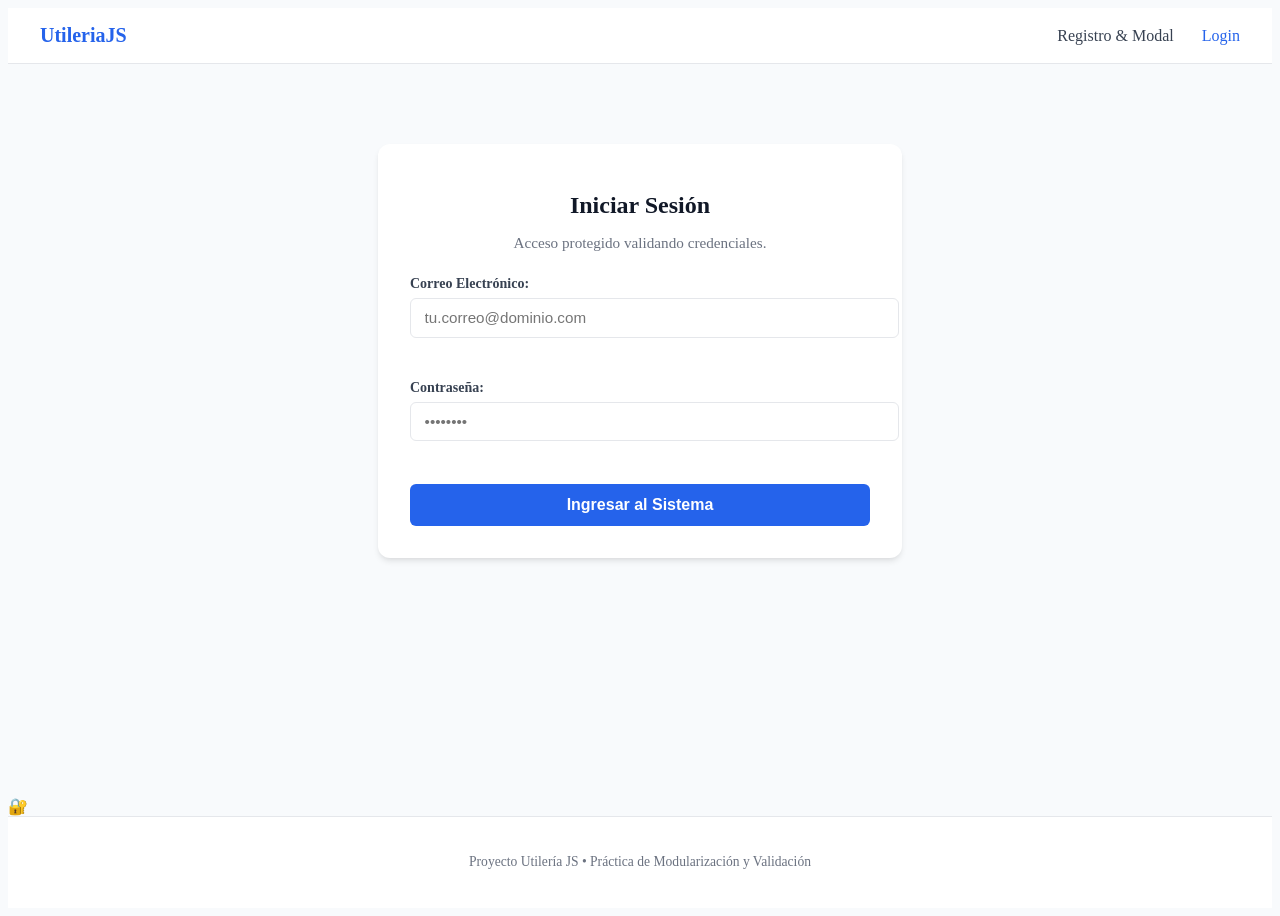
==== login.html @ 1b9b7d97 "Avances de la actividad2" ====
<!DOCTYPE html>
<html lang="es">
<head>
  <meta charset="UTF-8">
  <meta name="viewport" content="width=device-width, initial-scale=1.0">
  <title>Librería Utilería JS - Inicio de Sesión</title>
  <link rel="stylesheet" href="css/styles.css">
</head>
<body>

  <!-- Navegación -->
  <nav class="navbar">
    <a href="index.html" class="navbar-brand">UtileriaJS</a>
    <div class="nav-links">
      <a href="index.html">Registro & Modal</a>
      <a href="login.html" class="active">Login</a>
    </div>
  </nav>

  <!-- Formulario de Acceso -->
  <main class="container">
    <div class="card" style="max-width: 460px; margin: 3rem auto;">
      <h1 class="card-title" style="text-align: center;">Iniciar Sesión</h1>
      <p class="card-subtitle" style="text-align: center;">Acceso protegido validando credenciales.</p>

      <form id="formularioLogin" novalidate>
        
        <!-- Correo Electrónico: validarCorreo -->
        <div class="form-group">
          <label for="loginCorreo">Correo Electrónico:</label>
          <input type="email" id="loginCorreo" placeholder="tu.correo@dominio.com">
          <span class="error-msg" id="err-loginCorreo"></span>
        </div>

        <!-- Contraseña: validarPassword -->
        <div class="form-group">
          <label for="loginPassword">Contraseña:</label>
          <input type="password" id="loginPassword" placeholder="••••••••">
          <span class="error-msg" id="err-loginPassword"></span>
        </div>

        <button type="submit" class="btn">Ingresar al Sistema</button>
      </form>
    </div>
  </main>🔐

  <!-- Modal de confirmación Login -->
  <div class="modal-overlay" id="modalLogin">
    <div class="modal-content">
      <div class="modal-badge"><img src="img/image.png" alt="imagen1" width="100"></div>
      <h2 class="modal-title">Acceso Concedido</h2>
      <p class="modal-text" id="modalLoginTexto">Formato de correo y robustez de clave validados con <code>utileria.js</code>.</p>
      <button class="btn" id="cerrarModalLogin">Entendido</button>
    </div>
  </div>

  <footer>
    <p>Proyecto Utilería JS &bull; Práctica de Modularización y Validación</p>
  </footer>

  <!-- Carga de la librería y script de validación -->
  <script src="js/utileria.js"></script>
  <script>
    const formLogin = document.getElementById('formularioLogin');
    const modalLogin = document.getElementById('modalLogin');
    const cerrarModalLogin = document.getElementById('cerrarModalLogin');

    formLogin.addEventListener('submit', function(e) {
      e.preventDefault();
      let valido = true;

      const correo = document.getElementById('loginCorreo');
      const errCorreo = document.getElementById('err-loginCorreo');
      const pass = document.getElementById('loginPassword');
      const errPass = document.getElementById('err-loginPassword');

      // Validación con validarCorreo
      if (!validarCorreo(correo.value)) {
        errCorreo.textContent = 'Ingresa un formato de correo válido.';
        correo.classList.add('is-invalid');
        valido = false;
      } else {
        errCorreo.textContent = '';
        correo.classList.remove('is-invalid');
        correo.classList.add('is-valid');
      }

      // Validación con validarPassword
      if (!validarPassword(pass.value)) {
        errPass.textContent = 'La contraseña no cumple los requisitos (mín. 8 chars, mayúscula, número y símbolo).';
        pass.classList.add('is-invalid');
        valido = false;
      } else {
        errPass.textContent = '';
        pass.classList.remove('is-invalid');
        pass.classList.add('is-valid');
      }

      if (valido) {
        document.getElementById('modalLoginTexto').innerHTML = `
          Bienvenido(a) <strong>${correo.value}</strong>.<br>
          Tus credenciales cumplen todas las políticas de formato y seguridad.
        `;
        modalLogin.classList.add('active');
      }
    });

    cerrarModalLogin.addEventListener('click', () => {
      modalLogin.classList.remove('active');
      formLogin.reset();
      document.querySelectorAll('input').forEach(i => i.classList.remove('is-valid'));
    });
  </script>
</body>
</html>
---- css/styles.css ----
/* Reset y variables base */
:root {
--primary: #2563eb;
--primary-hover: #1d4ed8;
--success: #16a34a;
--danger: #dc2626;
--gray-100: #f3f4f6;
--gray-200: #e5e7eb;
--gray-700: #374151;
--gray-900: #111827;
--card-bg: #ffffff;
}
/**
{
box-sizing: border-box;
margin: 0;
padding: 0;
font-family: system-ui, -apple-system, BlinkMacSystemFont, "Segoe UI", Roboto, sans-serif;
}*/

body {
background-color: #f8fafc;
color: var(--gray-900);
min-height: 100vh;
display: flex;
flex-direction: column;
}

/* Barra de navegación */
.navbar {
background: white;
border-bottom: 1px solid var(--gray-200);
padding: 1rem 2rem;
display: flex;
justify-content: space-between;
align-items: center;
}

.navbar-brand {
font-weight: 700;
font-size: 1.25rem;
color: var(--primary);
text-decoration: none;
}

.nav-links a {
margin-left: 1.5rem;
text-decoration: none;
color: var(--gray-700);
font-weight: 500;
transition: color 0.2s;
}

.nav-links a:hover,
.nav-links a.active {
color: var(--primary);
}

/* Contenedor Principal */
.container {
max-width: 650px;
margin: 2rem auto;
padding: 0 1rem;
flex: 1;
width: 100%;
}

.card {
background: var(--card-bg);
border-radius: 12px;
box-shadow: 0 4px 6px -1px rgba(0, 0, 0, 0.1), 0 2px 4px -2px rgba(0, 0, 0, 0.05);
padding: 2rem;
}

.card-title {
margin-bottom: 0.5rem;
font-size: 1.5rem;
color: var(--gray-900);
}

.card-subtitle {
color: #6b7280;
margin-bottom: 1.5rem;
font-size: 0.95rem;
}

/* Formularios y Grupos */
.form-group {
margin-bottom: 1.25rem;
}

label {
display: block;
font-size: 0.875rem;
font-weight: 600;
color: var(--gray-700);
margin-bottom: 0.35rem;
}

input[type="text"],
input[type="email"],
input[type="password"],
input[type="date"],
input[type="number"] {
width: 100%;
padding: 0.65rem 0.85rem;
border: 1.5px solid var(--gray-200);
border-radius: 6px;
font-size: 0.95rem;
outline: none;
transition: border-color 0.2s, box-shadow 0.2s;
}

input:focus {
border-color: var(--primary);
box-shadow: 0 0 0 3px rgba(37, 99, 235, 0.15);
}

input.is-invalid {
border-color: var(--danger);
background-color: #fef2f2;
}

input.is-valid {
border-color: var(--success);
}

.error-msg {
display: block;
color: var(--danger);
font-size: 0.8rem;
margin-top: 0.3rem;
min-height: 1.1rem;
}

/* Botones */
.btn {
display: inline-block;
width: 100%;
padding: 0.75rem;
background-color: var(--primary);
color: white;
border: none;
border-radius: 6px;
font-size: 1rem;
font-weight: 600;
cursor: pointer;
transition: background-color 0.2s;
}

.btn:hover {
background-color: var(--primary-hover);
}

/* Modal */
.modal-overlay {
position: fixed;
top: 0;
left: 0;
right: 0;
bottom: 0;
background-color: rgba(17, 24, 39, 0.6);
display: none;
align-items: center;
justify-content: center;
z-index: 100;
padding: 1rem;
}

.modal-overlay.active {
display: flex;
}

.modal-content {
background: white;
padding: 2rem;
border-radius: 12px;
max-width: 420px;
width: 100%;
text-align: center;
box-shadow: 0 20px 25px -5px rgba(0, 0, 0, 0.1);
animation: modalIn 0.2s ease-out;
}

@keyframes modalIn {
from {
transform: scale(0.95);
opacity: 0;
}
to {
transform: scale(1);
opacity: 1;
}
}

.modal-badge {
font-size: 3rem;
margin-bottom: 0.75rem;
}

.modal-title {
font-size: 1.35rem;
margin-bottom: 0.5rem;
}

.modal-text {
font-size: 0.95rem;
color: #4b5563;
margin-bottom: 1.5rem;
line-height: 1.5;
}

/* Footer */
footer {
text-align: center;
padding: 1.5rem;
font-size: 0.85rem;
color: #6b7280;
border-top: 1px solid var(--gray-200);
background: white;
}
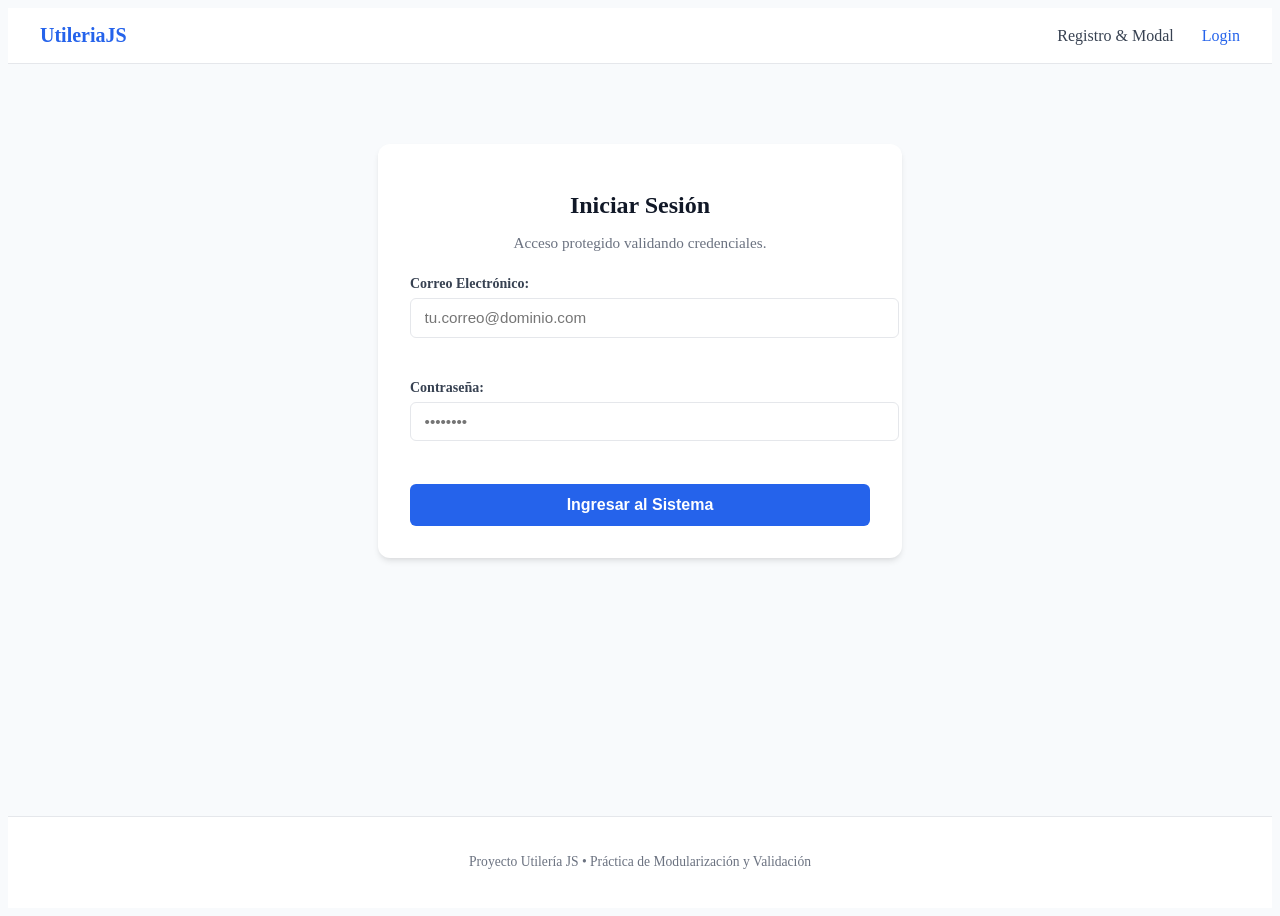
==== commit f467f8bd: "actualizacion del index, readme y login" ====
--- a/login.html
+++ b/login.html
@@ -39,10 +39,11 @@
           <span class="error-msg" id="err-loginPassword"></span>
         </div>
 
-        <button type="submit" class="btn">Ingresar al Sistema</button>
+        <button type="submit" class="btn" id="boton">Ingresar al Sistema</button>
+        
       </form>
     </div>
-  </main>🔐
+  </main>
 
   <!-- Modal de confirmación Login -->
   <div class="modal-overlay" id="modalLogin">
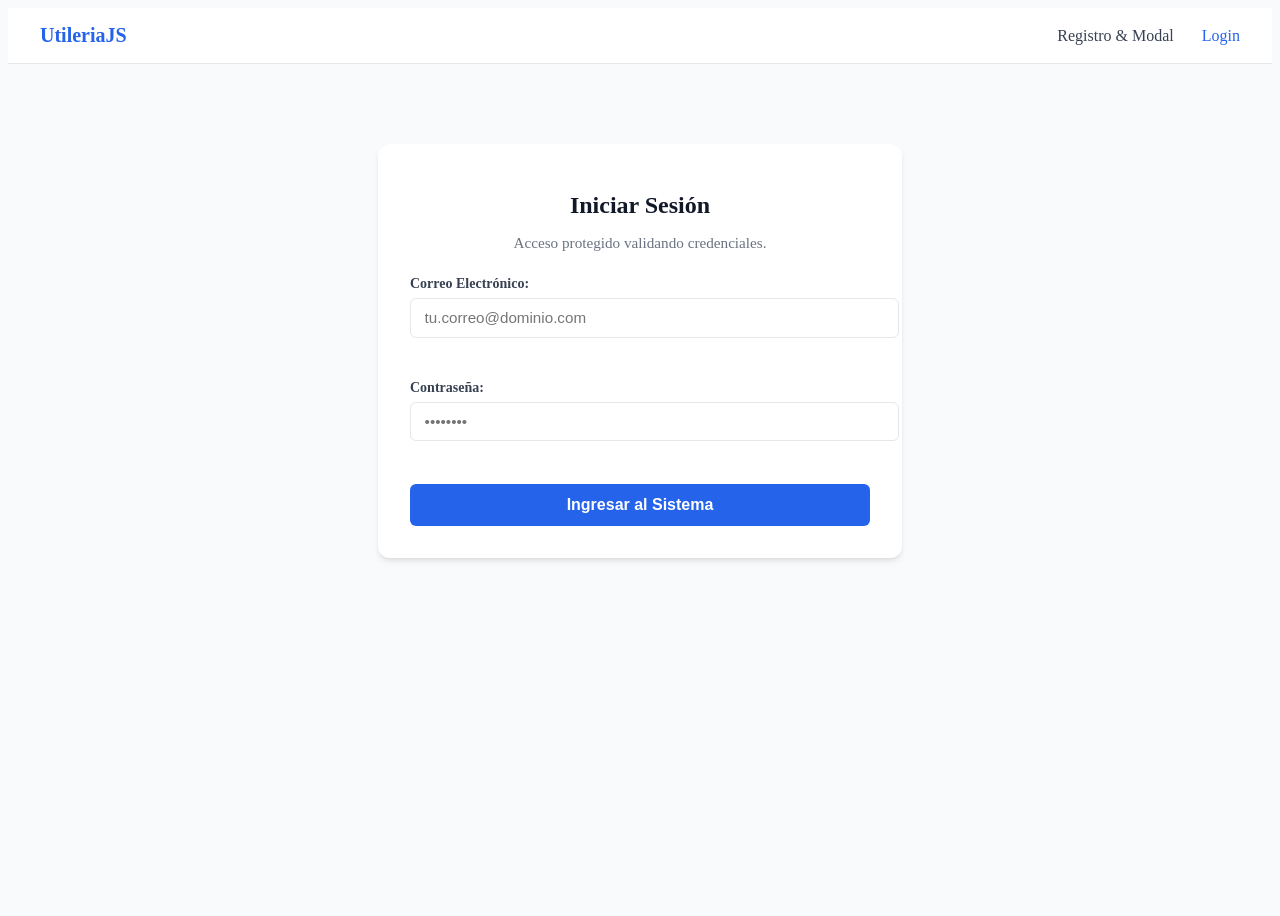
==== commit c03d8557: "actualizacion de separacion de scrypts" ====
--- a/login.html
+++ b/login.html
@@ -5,6 +5,8 @@
   <meta name="viewport" content="width=device-width, initial-scale=1.0">
   <title>Librería Utilería JS - Inicio de Sesión</title>
   <link rel="stylesheet" href="css/styles.css">
+  <script src="js/utileria.js"></script>
+  <script src="js/parteLogin.js"></script>
 </head>
 <body>
 
@@ -39,8 +41,8 @@
           <span class="error-msg" id="err-loginPassword"></span>
         </div>
 
-        <button type="submit" class="btn" id="boton">Ingresar al Sistema</button>
-        
+        <button onclick="funlog()" ="submit" class="btn" id="boton">Ingresar al Sistema</button>
+
       </form>
     </div>
   </main>
@@ -55,62 +57,6 @@
     </div>
   </div>
 
-  <footer>
-    <p>Proyecto Utilería JS &bull; Práctica de Modularización y Validación</p>
-  </footer>
-
-  <!-- Carga de la librería y script de validación -->
-  <script src="js/utileria.js"></script>
-  <script>
-    const formLogin = document.getElementById('formularioLogin');
-    const modalLogin = document.getElementById('modalLogin');
-    const cerrarModalLogin = document.getElementById('cerrarModalLogin');
-
-    formLogin.addEventListener('submit', function(e) {
-      e.preventDefault();
-      let valido = true;
-
-      const correo = document.getElementById('loginCorreo');
-      const errCorreo = document.getElementById('err-loginCorreo');
-      const pass = document.getElementById('loginPassword');
-      const errPass = document.getElementById('err-loginPassword');
-
-      // Validación con validarCorreo
-      if (!validarCorreo(correo.value)) {
-        errCorreo.textContent = 'Ingresa un formato de correo válido.';
-        correo.classList.add('is-invalid');
-        valido = false;
-      } else {
-        errCorreo.textContent = '';
-        correo.classList.remove('is-invalid');
-        correo.classList.add('is-valid');
-      }
-
-      // Validación con validarPassword
-      if (!validarPassword(pass.value)) {
-        errPass.textContent = 'La contraseña no cumple los requisitos (mín. 8 chars, mayúscula, número y símbolo).';
-        pass.classList.add('is-invalid');
-        valido = false;
-      } else {
-        errPass.textContent = '';
-        pass.classList.remove('is-invalid');
-        pass.classList.add('is-valid');
-      }
-
-      if (valido) {
-        document.getElementById('modalLoginTexto').innerHTML = `
-          Bienvenido(a) <strong>${correo.value}</strong>.<br>
-          Tus credenciales cumplen todas las políticas de formato y seguridad.
-        `;
-        modalLogin.classList.add('active');
-      }
-    });
-
-    cerrarModalLogin.addEventListener('click', () => {
-      modalLogin.classList.remove('active');
-      formLogin.reset();
-      document.querySelectorAll('input').forEach(i => i.classList.remove('is-valid'));
-    });
-  </script>
+  
 </body>
 </html>
